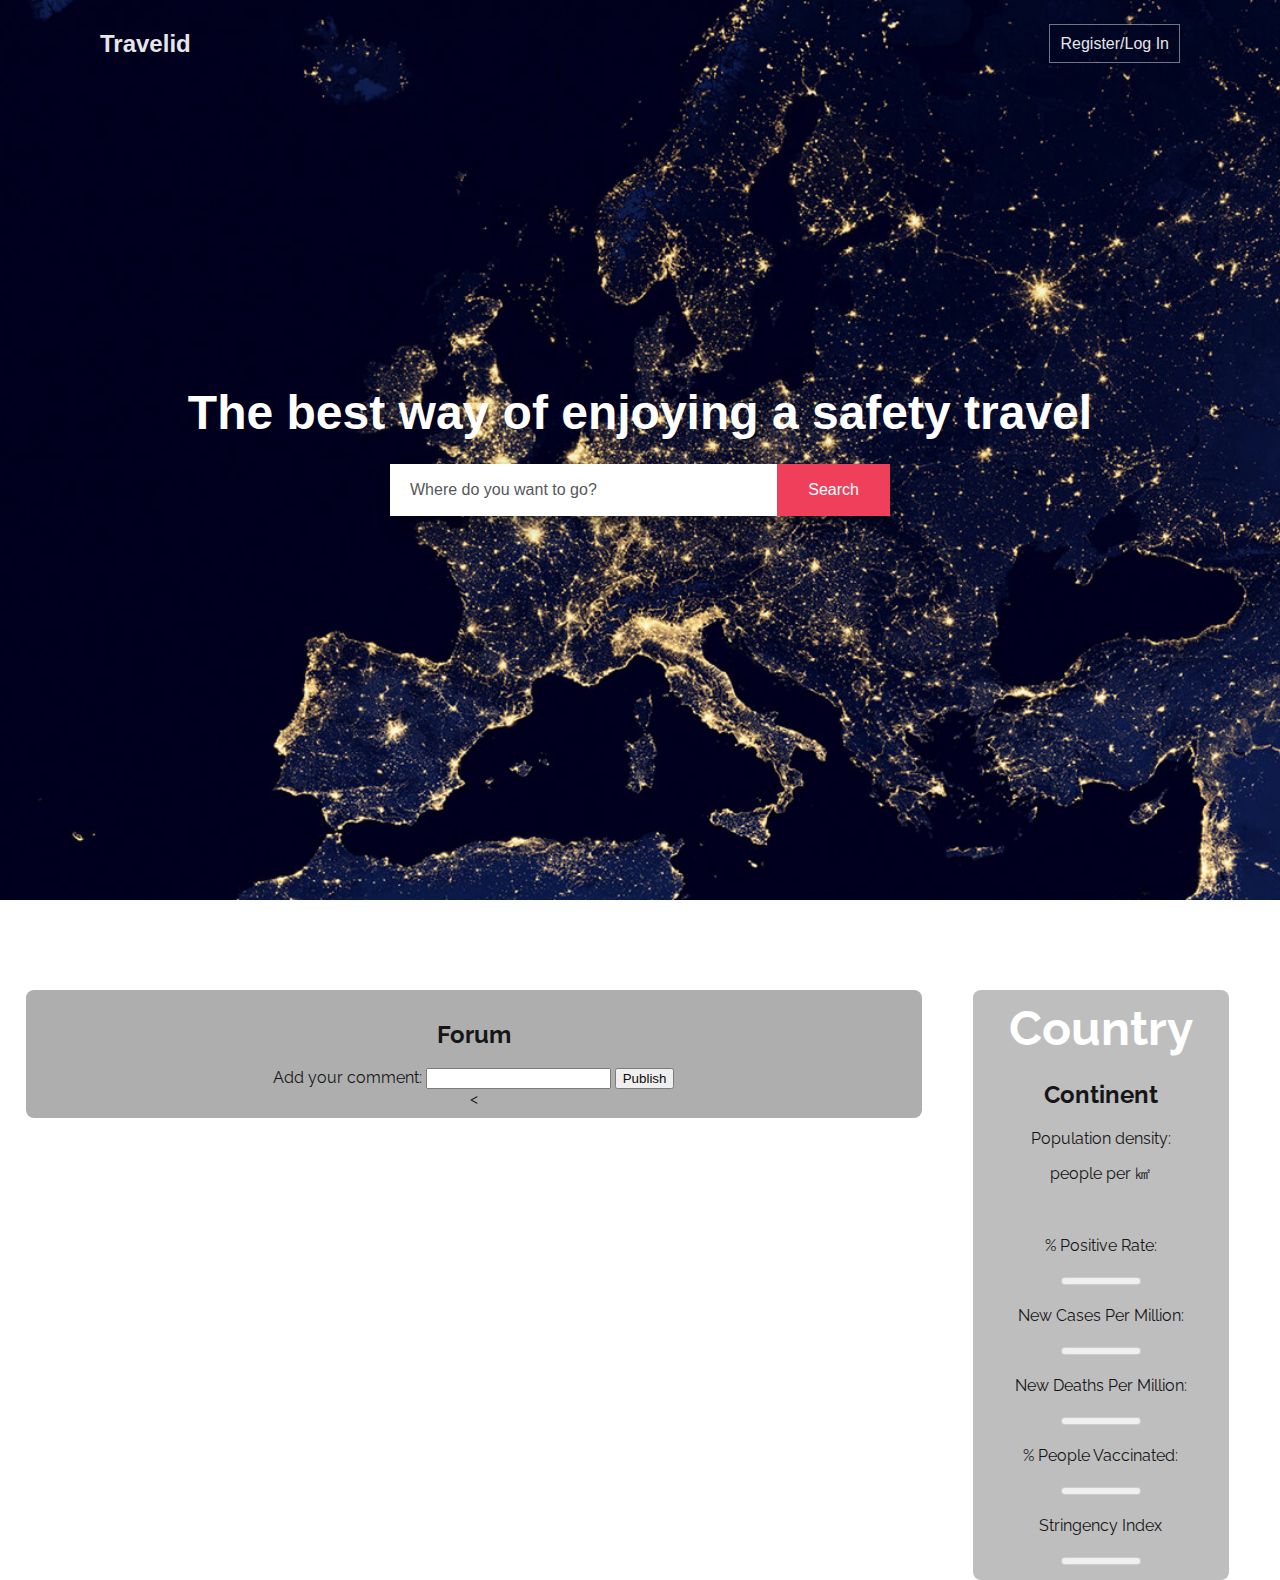
==== docs/index.html @ ca63a73f "Update index.html" ====
<!--<!DOCTYPE html>
<head>
  <link rel="stylesheet" href="index.css">
</head>

<body>
  <div class = "header"><h2 id = "webtitle">Travelid</h2>

  <-- **** PRIMERA PAGINA **** 
  <div class = "form" id = "countryform">
    <form>
      <label>Country:</label>
      <input type="text" id="country" name="country">
      <button class="search" id="button_search">SEARCH</button>
    </form> 
  </div>
**** SEGONA PAGINA **** 
  <div class="row">
    <div class="column left" style="background-color:#aaa;">
      <h2>Forum</h2>
      <p>Some text..</p>
    </div>

    <div class="column right datacol" style="background-color:#bbb;">
      <h1 id = "name"></h2>
      <h2 id = "continent"></h2>
      <p>Population density: </p><p id = "pop_density"></p><p> people per &#13218;</p><br>
      <p>% Positive Rate: </p><p id = "pos_rate"></p><meter id="pos_rate_meter" value="0" min="0" max="100"></meter><br>
      <p>New Cases Per Million: </p><p id = "n_cases_pm"></p><meter id="n_cases_pm_meter" value="0" min="0" max="1000000"></meter><br>
      <p>New Deaths Per Million: </p><p id = "n_deaths_pm"></p><meter id="n_deaths_pm_meter" value="0" min="0" max="1000000"></meter><br>
      <p>% People Vaccinated: </p><p id = "percent_vaccin"></p><meter id="percent_vaccin_meter" value="0" min="0" max="100"></meter><br>
      <p>Stringency Index</p><p id = "stringency"></p><meter id="stringency_meter" value="0" min="0" max="100"></meter><br>
    </div>
  </div>
************************* 

  <script src="index.js"></script>
</body>
</html>-->

<!DOCTYPE html>
<html lang="en">
  <head>
    <meta charset="utf-8" />
    <link rel="icon" href="" />  <!-- Completaaaar! -->
    <link rel="stylesheet" href="./index.css">
    <link rel="preconnect" href="https://fonts.gstatic.com">
    <link href="https://fonts.googleapis.com/css2?family=Poppins:wght@800&display=swap" rel="stylesheet">
    <link rel="preconnect" href="https://fonts.gstatic.com">
    <link href="https://fonts.googleapis.com/css2?family=Raleway&display=swap" rel="stylesheet">
    <link rel="stylesheet" href="https://use.fontawesome.com/releases/v5.8.1/css/all.css" integrity="sha384-50oBUHEmvpQ+1lW4y57PTFmhCaXp0ML5d60M1M7uH2+nqUivzIebhndOJK28anvf" crossorigin="anonymous">


    <meta name="viewport" content="width=device-width, initial-scale=1" />
    <meta name="theme-color" content="#000000" />
    <meta
      name="Travelid"
      content="The best way of enjoying a safety travel"
    />
    <link rel="apple-touch-icon" href="%PUBLIC_URL%/logo192.png" />
    <title>Travelid</title>
  </head>
  <body>

    <div class="container">
    <header>
      <h2><a href="#"><i class="fas fa-globe-europe"></i> Travelid</a></h2>
      <nav>
        <a class="btn" href="#" title="Register / Log In">Register/Log In</a>
      </nav>
    </header>

    <div class="cover" id="ini_screen">
      <h1>The best way of enjoying a safety travel</h1>
      <form  class="flex-form">
        <label for="from">
          <i class="fas fa-map-marker-alt"></i>
        </label>
        <input type="text" placeholder="Where do you want to go?" id="country" name="country">
        <button class="search" value="Search" id="button_search">Search</button>
      </form>
    </div>

    </div>

  <div class="row" id="data">
    <div class="column left">
      <h2>Forum</h2>
      <div id="insert_comm">
        <form>
          <label>Add your comment: </label>
          <input type="text" name="comment_box" id="comment_box">
          <button id="publish_comment_button">Publish</button>
        </form>
        
      </div>
      <div id="forum">
        <<!-- aqui van els comentaris -->

      </div>
    </div>
    <div class="column right datacol">
      <h1 id = "name">Country</h2>
      <h2 id = "continent">Continent</h2>
      <p>Population density: </p><p id = "pop_density"></p><p> people per &#13218;</p><br>
      <p>% Positive Rate: </p><p id = "pos_rate"></p><meter id="pos_rate_meter" value="0" min="0" max="100"></meter><br>
      <p>New Cases Per Million: </p><p id = "n_cases_pm"></p><meter id="n_cases_pm_meter" value="0" min="0" max="1000000"></meter><br>
      <p>New Deaths Per Million: </p><p id = "n_deaths_pm"></p><meter id="n_deaths_pm_meter" value="0" min="0" max="1000000"></meter><br>
      <p>% People Vaccinated: </p><p id = "percent_vaccin"></p><meter id="percent_vaccin_meter" value="0" min="0" max="100"></meter><br>
      <p>Stringency Index</p><p id = "stringency"></p><meter id="stringency_meter" value="0" min="0" max="100"></meter><br>
    </div>
  </div>
   

<script src="./index.js"></script>
      </body>
    </html>
---- docs/index.css ----
/*input[type=text], select {
  width: 100%;
  padding: 12px 20px;
  margin: 8px 0;
  display: inline-block;
  border: 1px solid #ccc;
  border-radius: 4px;
  box-sizing: border-box;
}

input[type=submit] {
  width: 100%;
  background-color: #4CAF50;
  color: white;
  padding: 14px 20px;
  margin: 8px 0;
  border: none;
  border-radius: 4px;
  cursor: pointer;
}

input[type=submit]:hover {
  background-color: #45a049;
}

div.header {
  border-radius: 5px;
  background-color: #f2f2f2;
  padding: 20px;
}

div.form {
  border-radius: 5px;
  background-color: #f2f2f2;
  padding: 20px;
}

.header {
	text-align: center;
}

#webtitle {
	font-size: 250%;
}

.column {
  float: left;
  padding: 10px;
}

.left {
  width: 75%;
}

.right {
  width: 25%;
}

/* Clear floats after the columns 
.row:after {
  content: "";
  display: table;
  clear: both;
}

.datacol {
	text-align: center;
}

* {
  box-sizing: border-box;
}*/



*, *:before, *:after {
  -webkit-box-sizing: inherit;
  -moz-box-sizing: inherit;
  box-sizing: inherit;
}

::-webkit-input-placeholder {
  color: #56585b;
}

::-moz-placeholder {
  color: #56585b;
}

:-moz-placeholder {
  color: #56585b;
}

html {
  -webkit-box-sizing: border-box;
  -moz-box-sizing: border-box;
  box-sizing: border-box;
}

body {
  font-family: 'Lato', sans-serif;
  margin: 0;
  background: url(./images/Europe.jpg) no-repeat center center fixed;
  -webkit-background-size: cover;
  -moz-background-size: cover;
  background-size: cover;
  color: #0a0a0b;
  overflow: hidden;
}

ul, nav{
  list-style: none;
  padding: 0;
}

a {
  color: #fff;
  text-decoration: none;
  cursor: pointer;
  opacity: 0.9;
}

a:hover {
  opacity: 1;
}

h1 {
  font-size: 3rem;
  font-weight: 700;
  color: #fff;
  margin: 0 0 1.5rem;
}

i {
  font-size: 1.3rem;
}

header {
  position: absolute;
  top: 0;
  left: 0;
  z-index: 10;
  width: 100%;
  display: flex;
  justify-content: space-between;
  align-items: center;
  color: #fff;
  padding: 10px 100px 0;
}

header nav ul {
  display: flex;
}

header nav li{
  margin: 0 15px;
}

header nav li:first-child{
  margin-left: 0;
}

header nav li:last-child{
  margin-right: 0;
}

a.btn {
  color: #fff;
  padding: 10px;
  border: 1px solid rgba(255,255,255,0.5);
  -webkit-transition: all 0.2s;
  -moz-transition: all 0.2s;
  transition: all 0.2s;
}

a.btn:hover {
  background: #d73851;
  border: 1px solid #d73851;
  color: #fff;
}

.cover  {
  height: 100vh;
  width: 100%;
  background: -webkit-gradient(linear, left top, left bottom, from(rgba(0,0,0,0.05)), to(rgba(0,0,0,0)));
  background: -webkit-linear-gradient(top, rgba(0,0,0,0.05) 0%, rgba(0,0,0,0) 100%);
  background: linear-gradient(to bottom, rgba(0,0,0,0.05) 0%, rgba(0,0,0,0) 100%);
  padding: 20px 50px;
  display: -webkit-box;
  display: flex;
  -webkit-box-orient: vertical;
  -webkit-box-direction: normal;
  flex-direction: column;
  -webkit-box-pack: center;
  justify-content: center;
  -webkit-box-align: center;
  align-items: center;
}

.flex-form .search {
  background: #ef3f5a;
  border: 1px solid #ef3f5a;
  color: #fff;
  padding: 0 30px;
  cursor: pointer;
  -webkit-transition: all 0.2s;
  -moz-transition: all 0.2s;
  transition: all 0.2s;
}

.flex-form .sea:hover {
  background: #d73851;
  border: 1px solid #d73851;
}

.flex-form {
  display: -webkit-box;
  display: flex;
  z-index: 10;
  position: relative;
  width: 500px;
  box-shadow: 4px 8px 16px rgba(0, 0, 0, 0.3);
}

.flex-form > * {
  border: 0;
  padding: 0 0 0 10px;
  background: #fff;
  line-height: 50px;
  font-size: 1rem;
  border-radius: 0;
  outline: 0;
  -webkit-appearance: none;
}

input[type="text"] {
  flex-basis: 500px;
}

#madeby {
  position: absolute;
  bottom: 0;
  right: 0;
  padding: 25px 100px;
  color: #fff;
}



@media all and (max-width:800px) {
  body {
    font-size: 0.9rem;
  }

  .flex-form {
    width: 100%;
  }

  input[type="text"] {
    flex-basis: 100%;
  }

  .flex-form > * {
    font-size: 0.9rem;
  }

  header {
    -webkit-box-orient: vertical;
    -webkit-box-direction: normal;
    flex-direction: column;
    padding: 10px !important;
  }

  header h2 {
    margin-bottom: 15px;
  }

  h1 {
    font-size: 2rem;
  }

  #name {
    font-family: 'Poppins', sans-serif;
    color: black;
  }

  .cover {
    padding: 20px;
  }

  #madeby {
    padding: 30px 20px;
  }
}

.column {
  float: left;
  padding: 10px;
  margin-left: 2%;
  margin-right: 2%;
  border-radius: 8px;
  text-align: center;
  font-family: 'Raleway', sans-serif;
  opacity: 0.95;
}

.left {
  width: 70%;
  background-color:#aaa;
}

.right {
  background-color:#bbb;
  width: 20%;
}

/* Clear floats after the columns */
.row:after {
  content: "";
  display: table;
  clear: both;
}

.row {
  padding-top: 7%;
}



@media all and (max-width:360px) {
  header nav li{
    margin: 0 10px;
  }

  .flex-form {
    display: -webkit-box;
    display: flex;
    -webkit-box-orient: vertical;
    -webkit-box-direction: normal;
    flex-direction: column;
  }

  input[type="text"] {
    flex-basis: 0;
  }

  label {
    display: none;
  }

}
---- docs/index.css ----
/*input[type=text], select {
  width: 100%;
  padding: 12px 20px;
  margin: 8px 0;
  display: inline-block;
  border: 1px solid #ccc;
  border-radius: 4px;
  box-sizing: border-box;
}

input[type=submit] {
  width: 100%;
  background-color: #4CAF50;
  color: white;
  padding: 14px 20px;
  margin: 8px 0;
  border: none;
  border-radius: 4px;
  cursor: pointer;
}

input[type=submit]:hover {
  background-color: #45a049;
}

div.header {
  border-radius: 5px;
  background-color: #f2f2f2;
  padding: 20px;
}

div.form {
  border-radius: 5px;
  background-color: #f2f2f2;
  padding: 20px;
}

.header {
	text-align: center;
}

#webtitle {
	font-size: 250%;
}

.column {
  float: left;
  padding: 10px;
}

.left {
  width: 75%;
}

.right {
  width: 25%;
}

/* Clear floats after the columns 
.row:after {
  content: "";
  display: table;
  clear: both;
}

.datacol {
	text-align: center;
}

* {
  box-sizing: border-box;
}*/



*, *:before, *:after {
  -webkit-box-sizing: inherit;
  -moz-box-sizing: inherit;
  box-sizing: inherit;
}

::-webkit-input-placeholder {
  color: #56585b;
}

::-moz-placeholder {
  color: #56585b;
}

:-moz-placeholder {
  color: #56585b;
}

html {
  -webkit-box-sizing: border-box;
  -moz-box-sizing: border-box;
  box-sizing: border-box;
}

body {
  font-family: 'Lato', sans-serif;
  margin: 0;
  background: url(./images/Europe.jpg) no-repeat center center fixed;
  -webkit-background-size: cover;
  -moz-background-size: cover;
  background-size: cover;
  color: #0a0a0b;
  overflow: hidden;
}

ul, nav{
  list-style: none;
  padding: 0;
}

a {
  color: #fff;
  text-decoration: none;
  cursor: pointer;
  opacity: 0.9;
}

a:hover {
  opacity: 1;
}

h1 {
  font-size: 3rem;
  font-weight: 700;
  color: #fff;
  margin: 0 0 1.5rem;
}

i {
  font-size: 1.3rem;
}

header {
  position: absolute;
  top: 0;
  left: 0;
  z-index: 10;
  width: 100%;
  display: flex;
  justify-content: space-between;
  align-items: center;
  color: #fff;
  padding: 10px 100px 0;
}

header nav ul {
  display: flex;
}

header nav li{
  margin: 0 15px;
}

header nav li:first-child{
  margin-left: 0;
}

header nav li:last-child{
  margin-right: 0;
}

a.btn {
  color: #fff;
  padding: 10px;
  border: 1px solid rgba(255,255,255,0.5);
  -webkit-transition: all 0.2s;
  -moz-transition: all 0.2s;
  transition: all 0.2s;
}

a.btn:hover {
  background: #d73851;
  border: 1px solid #d73851;
  color: #fff;
}

.cover  {
  height: 100vh;
  width: 100%;
  background: -webkit-gradient(linear, left top, left bottom, from(rgba(0,0,0,0.05)), to(rgba(0,0,0,0)));
  background: -webkit-linear-gradient(top, rgba(0,0,0,0.05) 0%, rgba(0,0,0,0) 100%);
  background: linear-gradient(to bottom, rgba(0,0,0,0.05) 0%, rgba(0,0,0,0) 100%);
  padding: 20px 50px;
  display: -webkit-box;
  display: flex;
  -webkit-box-orient: vertical;
  -webkit-box-direction: normal;
  flex-direction: column;
  -webkit-box-pack: center;
  justify-content: center;
  -webkit-box-align: center;
  align-items: center;
}

.flex-form .search {
  background: #ef3f5a;
  border: 1px solid #ef3f5a;
  color: #fff;
  padding: 0 30px;
  cursor: pointer;
  -webkit-transition: all 0.2s;
  -moz-transition: all 0.2s;
  transition: all 0.2s;
}

.flex-form .sea:hover {
  background: #d73851;
  border: 1px solid #d73851;
}

.flex-form {
  display: -webkit-box;
  display: flex;
  z-index: 10;
  position: relative;
  width: 500px;
  box-shadow: 4px 8px 16px rgba(0, 0, 0, 0.3);
}

.flex-form > * {
  border: 0;
  padding: 0 0 0 10px;
  background: #fff;
  line-height: 50px;
  font-size: 1rem;
  border-radius: 0;
  outline: 0;
  -webkit-appearance: none;
}

input[type="text"] {
  flex-basis: 500px;
}

#madeby {
  position: absolute;
  bottom: 0;
  right: 0;
  padding: 25px 100px;
  color: #fff;
}



@media all and (max-width:800px) {
  body {
    font-size: 0.9rem;
  }

  .flex-form {
    width: 100%;
  }

  input[type="text"] {
    flex-basis: 100%;
  }

  .flex-form > * {
    font-size: 0.9rem;
  }

  header {
    -webkit-box-orient: vertical;
    -webkit-box-direction: normal;
    flex-direction: column;
    padding: 10px !important;
  }

  header h2 {
    margin-bottom: 15px;
  }

  h1 {
    font-size: 2rem;
  }

  #name {
    font-family: 'Poppins', sans-serif;
    color: black;
  }

  .cover {
    padding: 20px;
  }

  #madeby {
    padding: 30px 20px;
  }
}

.column {
  float: left;
  padding: 10px;
  margin-left: 2%;
  margin-right: 2%;
  border-radius: 8px;
  text-align: center;
  font-family: 'Raleway', sans-serif;
  opacity: 0.95;
}

.left {
  width: 70%;
  background-color:#aaa;
}

.right {
  background-color:#bbb;
  width: 20%;
}

/* Clear floats after the columns */
.row:after {
  content: "";
  display: table;
  clear: both;
}

.row {
  padding-top: 7%;
}



@media all and (max-width:360px) {
  header nav li{
    margin: 0 10px;
  }

  .flex-form {
    display: -webkit-box;
    display: flex;
    -webkit-box-orient: vertical;
    -webkit-box-direction: normal;
    flex-direction: column;
  }

  input[type="text"] {
    flex-basis: 0;
  }

  label {
    display: none;
  }

}
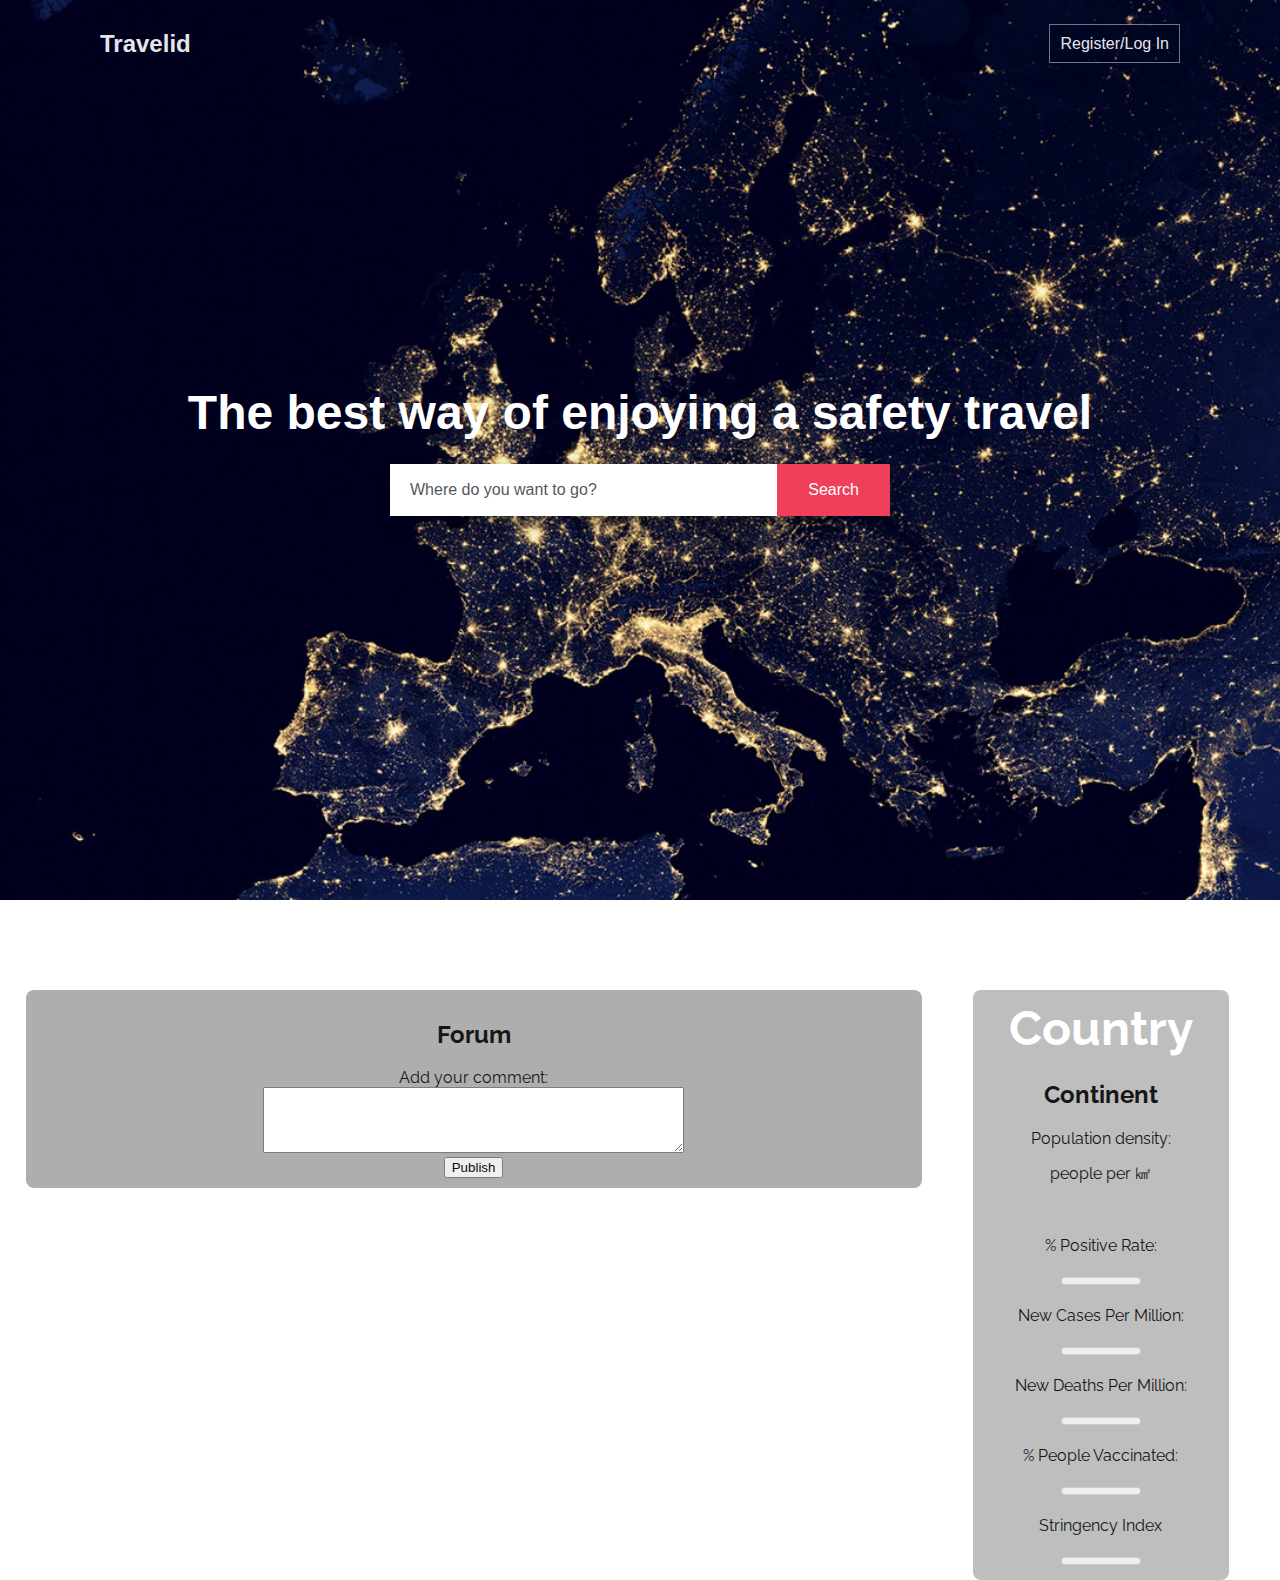
==== commit 970765bc: "hola joan" ====
--- a/docs/index.html
+++ b/docs/index.html
@@ -88,14 +88,14 @@
       <h2>Forum</h2>
       <div id="insert_comm">
         <form>
-          <label>Add your comment: </label>
-          <input type="text" name="comment_box" id="comment_box">
-          <button id="publish_comment_button">Publish</button>
+          <label>Add your comment: </label><br>
+          <textarea name="comment_box" id="comment_textbox" rows="4" cols="50"></textarea><br>
+          <button id="button_comment">Publish</button>
         </form>
         
       </div>
       <div id="forum">
-        <<!-- aqui van els comentaris -->
+        <!-- aqui van els comentaris -->
 
       </div>
     </div>
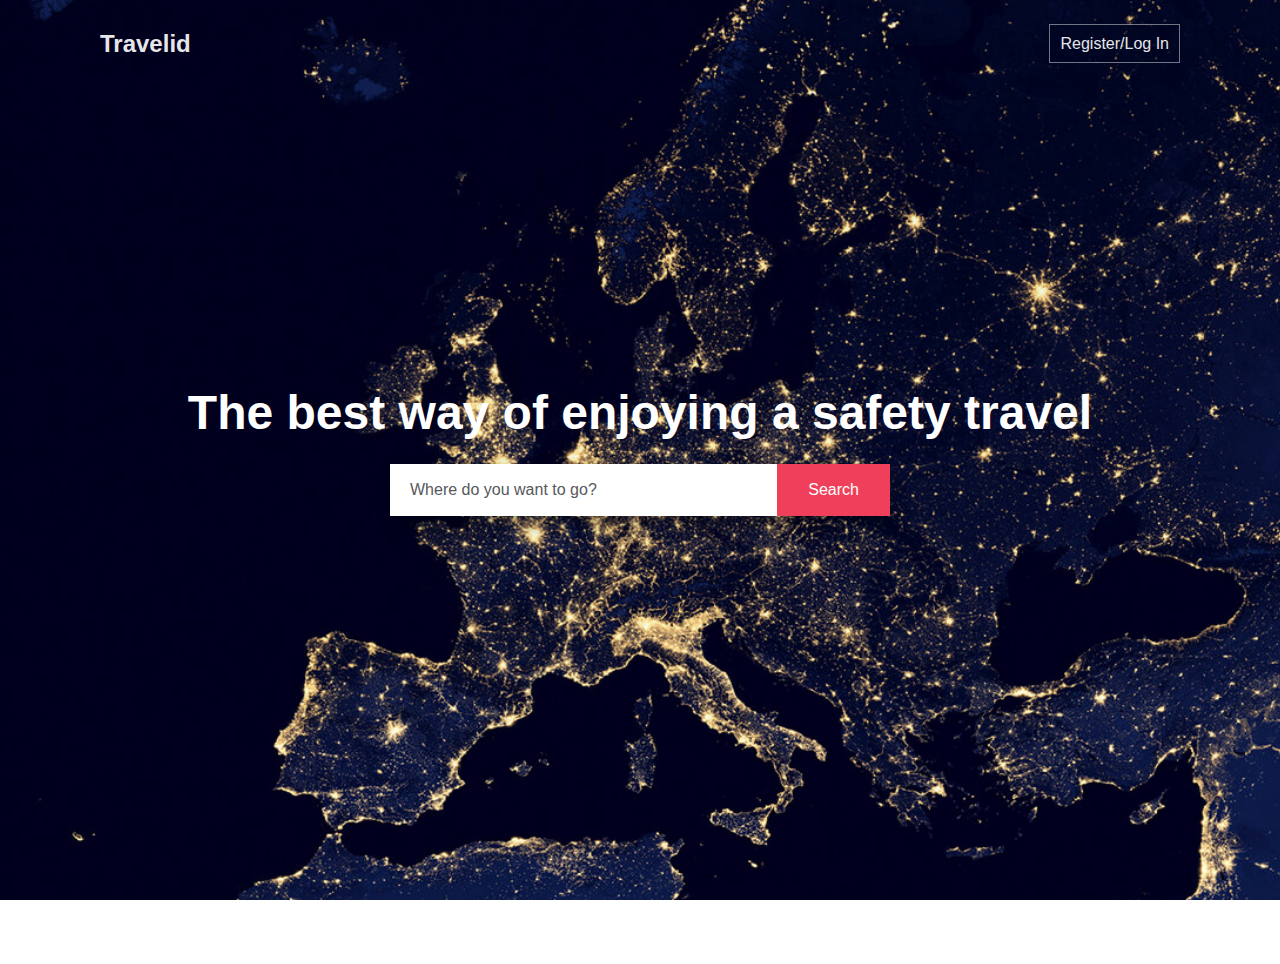
==== commit 235e2a00: "ojo qu ese viene" ====
--- a/docs/index.html
+++ b/docs/index.html
@@ -1,42 +1,3 @@
-<!--<!DOCTYPE html>
-<head>
-  <link rel="stylesheet" href="index.css">
-</head>
-
-<body>
-  <div class = "header"><h2 id = "webtitle">Travelid</h2>
-
-  <-- **** PRIMERA PAGINA **** 
-  <div class = "form" id = "countryform">
-    <form>
-      <label>Country:</label>
-      <input type="text" id="country" name="country">
-      <button class="search" id="button_search">SEARCH</button>
-    </form> 
-  </div>
-**** SEGONA PAGINA **** 
-  <div class="row">
-    <div class="column left" style="background-color:#aaa;">
-      <h2>Forum</h2>
-      <p>Some text..</p>
-    </div>
-
-    <div class="column right datacol" style="background-color:#bbb;">
-      <h1 id = "name"></h2>
-      <h2 id = "continent"></h2>
-      <p>Population density: </p><p id = "pop_density"></p><p> people per &#13218;</p><br>
-      <p>% Positive Rate: </p><p id = "pos_rate"></p><meter id="pos_rate_meter" value="0" min="0" max="100"></meter><br>
-      <p>New Cases Per Million: </p><p id = "n_cases_pm"></p><meter id="n_cases_pm_meter" value="0" min="0" max="1000000"></meter><br>
-      <p>New Deaths Per Million: </p><p id = "n_deaths_pm"></p><meter id="n_deaths_pm_meter" value="0" min="0" max="1000000"></meter><br>
-      <p>% People Vaccinated: </p><p id = "percent_vaccin"></p><meter id="percent_vaccin_meter" value="0" min="0" max="100"></meter><br>
-      <p>Stringency Index</p><p id = "stringency"></p><meter id="stringency_meter" value="0" min="0" max="100"></meter><br>
-    </div>
-  </div>
-************************* 
-
-  <script src="index.js"></script>
-</body>
-</html>-->
 
 <!DOCTYPE html>
 <html lang="en">
@@ -64,8 +25,8 @@
 
     <div class="container">
     <header>
-      <h2><a href="#"><i class="fas fa-globe-europe"></i> Travelid</a></h2>
-      <nav>
+      <h2><a href="#" id="title_link"><i class="fas fa-globe-europe"></i> Travelid</a></h2>
+      <nav id="reg_log_button">
         <a class="btn" href="#" title="Register / Log In">Register/Log In</a>
       </nav>
     </header>
@@ -110,6 +71,11 @@
       <p>Stringency Index</p><p id = "stringency"></p><meter id="stringency_meter" value="0" min="0" max="100"></meter><br>
     </div>
   </div>
+
+  <div id="register_login_screen">
+      <!-- Aqui una forma simplificada del login.html i todo eso -->
+
+  </div>
    
 
 <script src="./index.js"></script>
--- a/docs/index.css
+++ b/docs/index.css
@@ -105,7 +105,8 @@
   -moz-background-size: cover;
   background-size: cover;
   color: #0a0a0b;
-  overflow: hidden;
+  overflow: auto;
+  padding-bottom: 5%;
 }
 
 ul, nav{
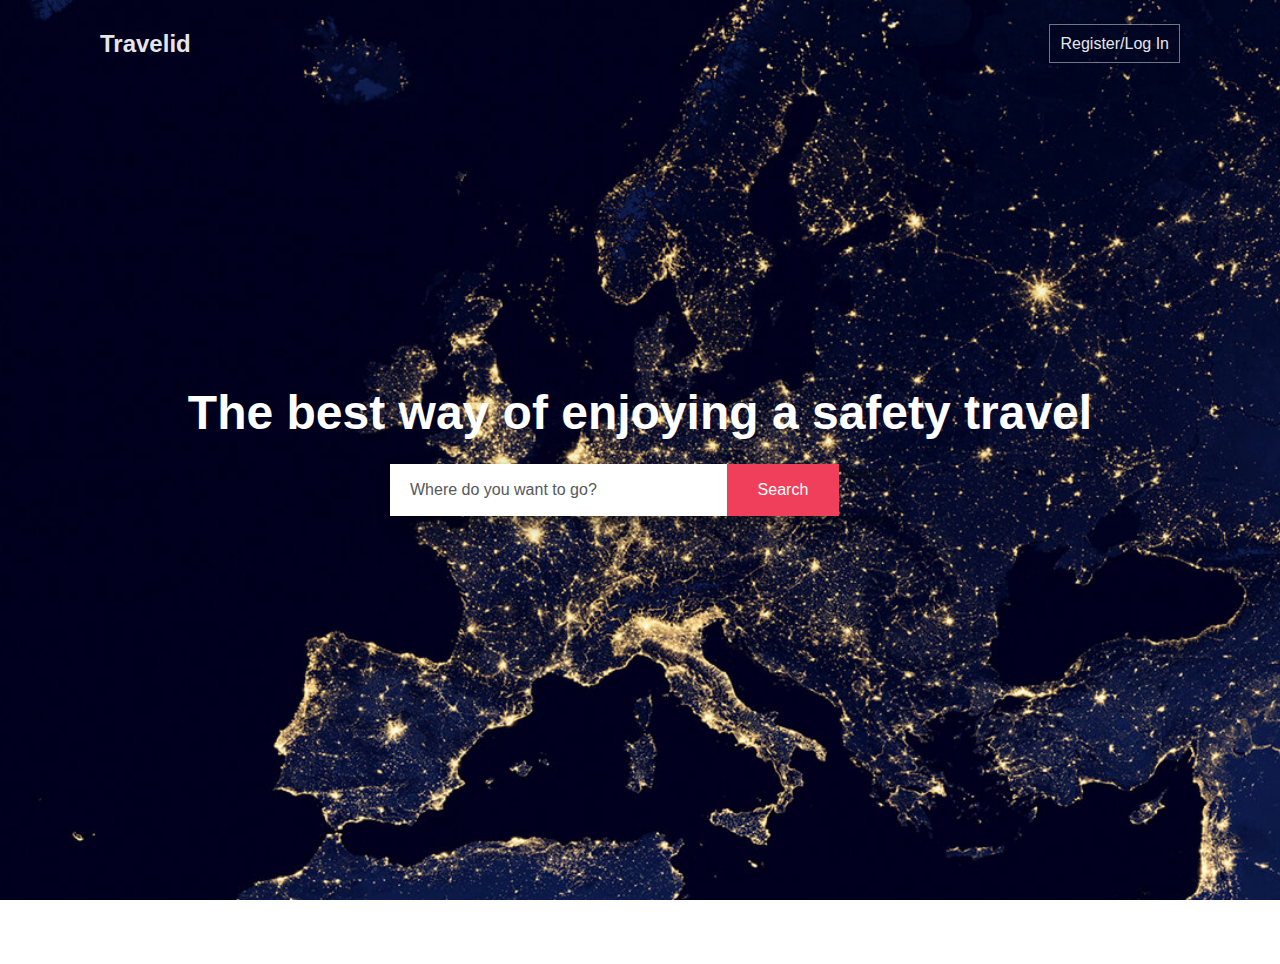
==== commit dc633393: "css home page" ====
--- a/docs/index.html
+++ b/docs/index.html
@@ -23,11 +23,12 @@
   </head>
   <body>
 
-    <div class="container">
+
+  <div class="container">
     <header>
       <h2><a href="#" id="title_link"><i class="fas fa-globe-europe"></i> Travelid</a></h2>
       <nav id="reg_log_button">
-        <a class="btn" href="#" title="Register / Log In">Register/Log In</a>
+        <a class="btn" id="button_register">Register/Log In</a>
       </nav>
     </header>
 
@@ -38,11 +39,14 @@
           <i class="fas fa-map-marker-alt"></i>
         </label>
         <input type="text" placeholder="Where do you want to go?" id="country" name="country">
-        <button class="search" value="Search" id="button_search">Search</button>
+        <input type="submit" value="Search" id="button_search">Search</input>
       </form>
     </div>
 
-    </div>
+  </div>
+
+
+
 
   <div class="row" id="data">
     <div class="column left">
@@ -53,13 +57,13 @@
           <textarea name="comment_box" id="comment_textbox" rows="4" cols="50"></textarea><br>
           <button id="button_comment">Publish</button>
         </form>
-        
-      </div>
-      <div id="forum">
+
+        </div>
+        <div id="forum">
         <!-- aqui van els comentaris -->
 
+        </div>
       </div>
-    </div>
     <div class="column right datacol">
       <h1 id = "name">Country</h2>
       <h2 id = "continent">Continent</h2>
@@ -70,14 +74,36 @@
       <p>% People Vaccinated: </p><p id = "percent_vaccin"></p><meter id="percent_vaccin_meter" value="0" min="0" max="100"></meter><br>
       <p>Stringency Index</p><p id = "stringency"></p><meter id="stringency_meter" value="0" min="0" max="100"></meter><br>
     </div>
+
+
+
   </div>
 
   <div id="register_login_screen">
-      <!-- Aqui una forma simplificada del login.html i todo eso -->
+     <form method="get" action="javascript: void(0);" id="login-form" class="login-form" autocomplete="off" role="main">
+      <h1 class="a11y-hidden">Login Form</h1>
+      <div>
+        <label class="label-username">
+          <input type="username" class="text" name="username" placeholder="Username" tabindex="1" id="username"required />
+          <span class="required">Username</span>
+        </label>
+      </div>
+      <input type="checkbox" name="show-password" class="show-password a11y-hidden" id="show-password" tabindex="3" />
+      <label class="label-show-password" for="show-password">
+        <span>Show Password</span>
+      </label>
+      <div>
+        <label class="label-password">
+          <input type="password" class="text" name="password" placeholder="Password" tabindex="2" id="password" required />
+          <span class="required">Password</span>
+        </label>
+      </div>
+      <button type="submit" id="button_login">Log in / Register</button>
+    </form>
 
   </div>
-   
+
 
 <script src="./index.js"></script>
       </body>
-    </html>+    </html>
--- a/docs/index.css
+++ b/docs/index.css
@@ -1,77 +1,3 @@
-/*input[type=text], select {
-  width: 100%;
-  padding: 12px 20px;
-  margin: 8px 0;
-  display: inline-block;
-  border: 1px solid #ccc;
-  border-radius: 4px;
-  box-sizing: border-box;
-}
-
-input[type=submit] {
-  width: 100%;
-  background-color: #4CAF50;
-  color: white;
-  padding: 14px 20px;
-  margin: 8px 0;
-  border: none;
-  border-radius: 4px;
-  cursor: pointer;
-}
-
-input[type=submit]:hover {
-  background-color: #45a049;
-}
-
-div.header {
-  border-radius: 5px;
-  background-color: #f2f2f2;
-  padding: 20px;
-}
-
-div.form {
-  border-radius: 5px;
-  background-color: #f2f2f2;
-  padding: 20px;
-}
-
-.header {
-	text-align: center;
-}
-
-#webtitle {
-	font-size: 250%;
-}
-
-.column {
-  float: left;
-  padding: 10px;
-}
-
-.left {
-  width: 75%;
-}
-
-.right {
-  width: 25%;
-}
-
-/* Clear floats after the columns 
-.row:after {
-  content: "";
-  display: table;
-  clear: both;
-}
-
-.datacol {
-	text-align: center;
-}
-
-* {
-  box-sizing: border-box;
-}*/
-
-
 
 *, *:before, *:after {
   -webkit-box-sizing: inherit;
@@ -198,7 +124,7 @@
   align-items: center;
 }
 
-.flex-form .search {
+.flex-form input[type="submit"] {
   background: #ef3f5a;
   border: 1px solid #ef3f5a;
   color: #fff;
@@ -209,7 +135,7 @@
   transition: all 0.2s;
 }
 
-.flex-form .sea:hover {
+.flex-form input[type="submit"]:hover {
   background: #d73851;
   border: 1px solid #d73851;
 }
@@ -246,6 +172,29 @@
   color: #fff;
 }
 
+/*comment styles*/
+
+.post{
+    margin-left: 40px;
+    width: 600px;
+    position: absolute;
+    color: black;
+    background-color: white;
+}
+.entry{
+    margin: 30px;
+}
+.author{
+    font-style: oblique;
+    margin: 30px;
+}
+i {
+  font-size: 1rem;
+}
+.fa-heart:hover {
+    color: red;
+}
+
 
 
 @media all and (max-width:800px) {
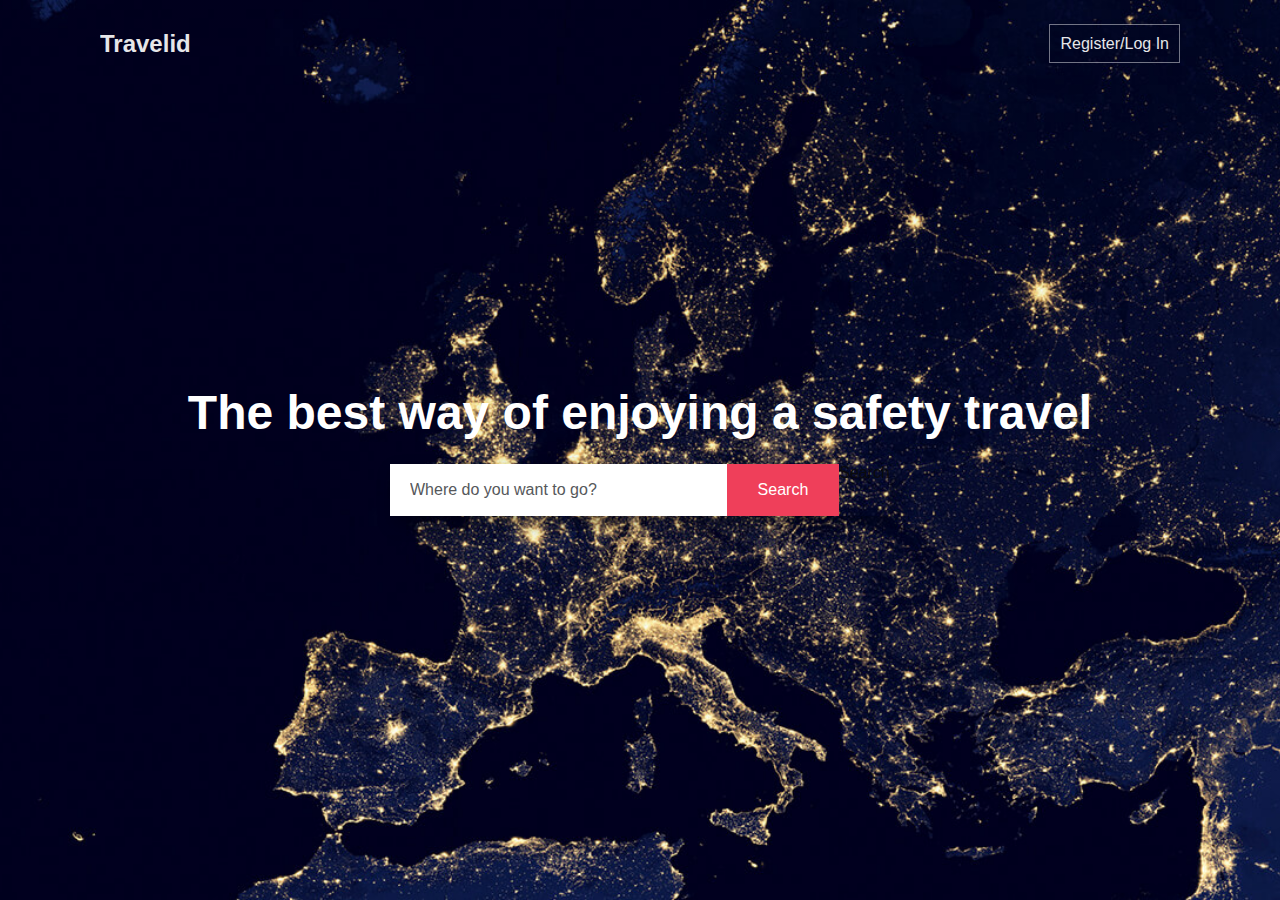
==== commit 748c8f07: "final css except comments" ====
--- a/docs/index.html
+++ b/docs/index.html
@@ -25,7 +25,7 @@
 
 
   <div class="container">
-    <header>
+    <header class=home>
       <h2><a href="#" id="title_link"><i class="fas fa-globe-europe"></i> Travelid</a></h2>
       <nav id="reg_log_button">
         <a class="btn" id="button_register">Register/Log In</a>
@@ -79,26 +79,29 @@
 
   </div>
 
-  <div id="register_login_screen">
+  <div class="login" id="register_login_screen">
      <form method="get" action="javascript: void(0);" id="login-form" class="login-form" autocomplete="off" role="main">
       <h1 class="a11y-hidden">Login Form</h1>
       <div>
         <label class="label-username">
+          <span class="required">Username:</span>
           <input type="username" class="text" name="username" placeholder="Username" tabindex="1" id="username"required />
-          <span class="required">Username</span>
+
         </label>
       </div>
-      <input type="checkbox" name="show-password" class="show-password a11y-hidden" id="show-password" tabindex="3" />
-      <label class="label-show-password" for="show-password">
-        <span>Show Password</span>
-      </label>
       <div>
         <label class="label-password">
+          <span class="required">Password:</span>
           <input type="password" class="text" name="password" placeholder="Password" tabindex="2" id="password" required />
-          <span class="required">Password</span>
+
         </label>
       </div>
-      <button type="submit" id="button_login">Log in / Register</button>
+      <div class="log">
+        <button class="login-button" type="submit" id="button_login">Register</button>
+        <button class= "login-button" type="submit" id="button_login">Log in </button>
+      </div>
+
+
     </form>
 
   </div>
--- a/docs/index.css
+++ b/docs/index.css
@@ -32,7 +32,9 @@
   background-size: cover;
   color: #0a0a0b;
   overflow: auto;
-  padding-bottom: 5%;
+  justify-content: center;
+  margin: 0;
+  padding: 0;
 }
 
 ul, nav{
@@ -62,7 +64,7 @@
   font-size: 1.3rem;
 }
 
-header {
+.home{
   position: absolute;
   top: 0;
   left: 0;
@@ -75,19 +77,19 @@
   padding: 10px 100px 0;
 }
 
-header nav ul {
-  display: flex;
-}
-
-header nav li{
+.home nav ul {
+  display: flex;
+}
+
+.home nav li{
   margin: 0 15px;
 }
 
-header nav li:first-child{
+.home nav li:first-child{
   margin-left: 0;
 }
 
-header nav li:last-child{
+.home nav li:last-child{
   margin-right: 0;
 }
 
@@ -164,13 +166,7 @@
   flex-basis: 500px;
 }
 
-#madeby {
-  position: absolute;
-  bottom: 0;
-  right: 0;
-  padding: 25px 100px;
-  color: #fff;
-}
+
 
 /*comment styles*/
 
@@ -252,6 +248,8 @@
   text-align: center;
   font-family: 'Raleway', sans-serif;
   opacity: 0.95;
+  height: 100%;
+
 }
 
 .left {
@@ -277,25 +275,40 @@
 
 
 
-@media all and (max-width:360px) {
-  header nav li{
-    margin: 0 10px;
-  }
-
-  .flex-form {
-    display: -webkit-box;
-    display: flex;
-    -webkit-box-orient: vertical;
-    -webkit-box-direction: normal;
-    flex-direction: column;
-  }
-
-  input[type="text"] {
-    flex-basis: 0;
-  }
-
-  label {
-    display: none;
-  }
-
-}
+.login{
+  padding:7%
+}
+.login-form{
+  background: white;
+  border-radius: 2rem;
+  display: block;
+  flex-direction: column;
+  padding: 30px;
+  position: relative;
+  overflow: hidden;
+  width: 240px;
+  height: 364px;
+  margin-left: 450px;
+  color: black;
+}
+.a11y-hidden{
+  color: black;
+  font-size: 2rem;
+}
+.text{
+  margin-bottom: 20px;
+}
+.log{
+  width:80%;
+  display: flex;
+  text-align: center;
+  position: absolute;
+}
+.login-button{
+  margin: 10px;
+}
+
+
+
+
+}
